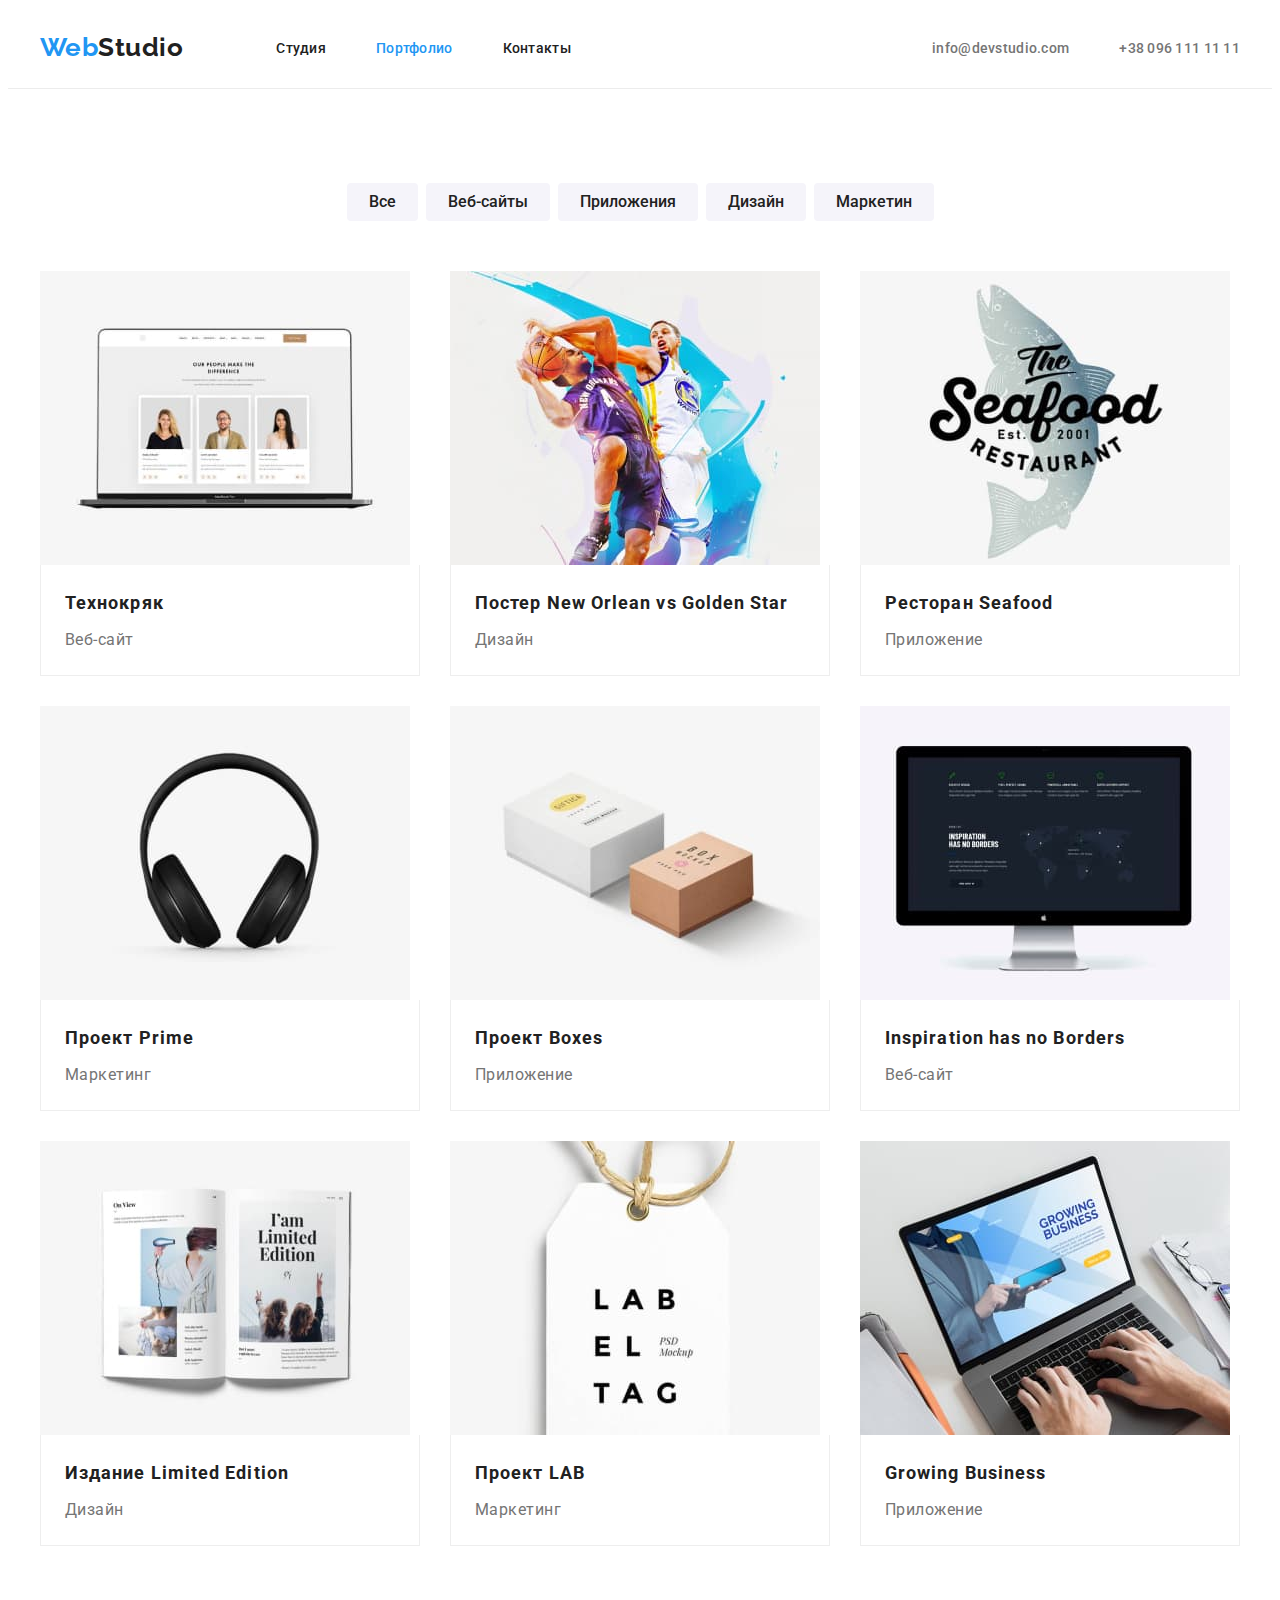
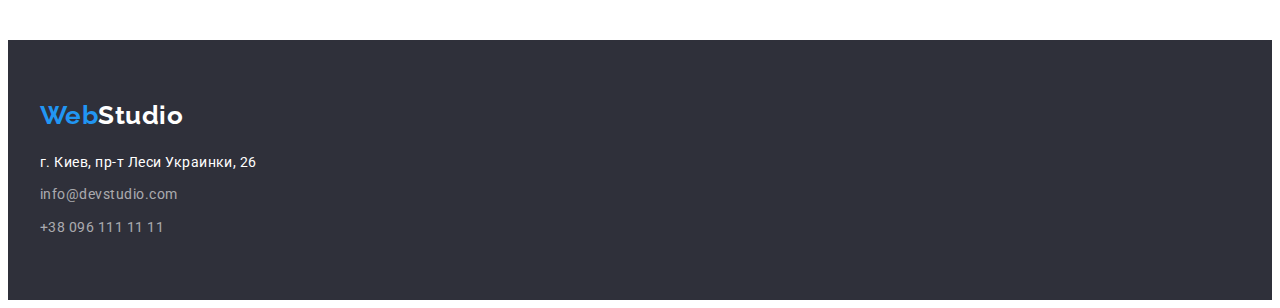
==== portfolio.html @ 5d58bb11 "clone hw-3" ====
<!DOCTYPE html>
<html lang="ru">
  <head>
    <meta charset="UTF-8" />
    <meta http-equiv="X-UA-Compatible" content="IE=edge" />
    <meta name="viewport" content="width=device-width, initial-scale=1.0" />
    <title>Portfolio</title>
    <link rel="preconnect" href="https://fonts.googleapis.com" />
    <link rel="preconnect" href="https://fonts.gstatic.com" crossorigin />
    <link
      href="https://fonts.googleapis.com/css2?family=Raleway:wght@700&family=Roboto:wght@400;500;700;900&display=swap"
      rel="stylesheet"
    />
    <link
      rel="stylesheet"
      href="https://cdnjs.cloudflare.com/ajax/libs/modern-normalize/1.1.0/modern-normalize.min.css"
      integrity="sha512-wpPYUAdjBVSE4KJnH1VR1HeZfpl1ub8YT/NKx4PuQ5NmX2tKuGu6U/JRp5y+Y8XG2tV+wKQpNHVUX03MfMFn9Q=="
      crossorigin="anonymous"
      referrerpolicy="no-referrer"
    />
    <link rel="stylesheet" href="./css/styles.css" />
  </head>
  <body>
    <header class="header">
      <div class="container header-wrap">
        <nav class="nav">
          <a href="./index.html" class="nav-logo logo link" lang="en"
            >Web<span class="logo-header">Studio</span></a
          >
          <ul class="nav-list list">
            <li class="nav-item">
              <a href="./index.html" class="nav-link link">Студия</a>
            </li>
            <li class="nav-item">
              <a href="./portfolio.html" class="nav-link current link"
                >Портфолио</a
              >
            </li>
            <li class="nav-item">
              <a href="" class="nav-link link">Контакты</a>
            </li>
          </ul>
        </nav>
        <ul class="header-list list">
          <li class="header-item">
            <a href="mailto:info@devstudio.com" class="nav-link link"
              >info@devstudio.com</a
            >
          </li>
          <li class="header-item">
            <a href="tel:+380961111111" class="nav-link link"
              >+38 096 111 11 11</a
            >
          </li>
        </ul>
      </div>
    </header>

    <main>
      <!--Секция меню портфолио-->
      <section class="portfolio section">
        <div class="container">
          <h1 class="visually-hidden">Портфолио</h1>
          <ul class="portfolio-list list">
            <li class="portfolio-item">
              <button class="portfolio-btn" type="button">Все</button>
            </li>
            <li class="portfolio-item">
              <button class="portfolio-btn" type="button">Веб-сайты</button>
            </li>
            <li class="portfolio-item">
              <button class="portfolio-btn" type="button">Приложения</button>
            </li>
            <li class="portfolio-item">
              <button class="portfolio-btn" type="button">Дизайн</button>
            </li>
            <li class="portfolio-item">
              <button class="portfolio-btn" type="button">Маркетин</button>
            </li>
          </ul>
          <ul class="gallery-list list">
            <li class="gallery-item">
              <a href="" class="link">
                <img
                  src="images/portfolio/box01.jpg"
                  alt="Открытый ноутбук"
                  width="370"
                  height="294"
                />
                <div class="gallery-item-content">
                  <h2 class="gallery-title">Технокряк</h2>
                  <p class="gallery-desc">Веб-сайт</p>
                </div>
              </a>
            </li>
            <li class="gallery-item">
              <a href="" class="link">
                <img
                  src="images/portfolio/box02.jpg"
                  alt="Мужчины играют в баскетбол"
                  width="370"
                  height="294"
                />
                <div class="gallery-item-content">
                  <h2 class="gallery-title">
                    Постер New Orlean vs Golden Star
                  </h2>
                  <p class="gallery-desc">Дизайн</p>
                </div>
              </a>
            </li>
            <li class="gallery-item">
              <a href="" class="link">
                <img
                  src="images/portfolio/box03.jpg"
                  alt="Эмблема рестора Сифуд"
                  width="370"
                  height="294"
                />
                <div class="gallery-item-content">
                  <h2 class="gallery-title">Ресторан Seafood</h2>
                  <p class="gallery-desc">Приложение</p>
                </div>
              </a>
            </li>
            <li class="gallery-item">
              <a href="" class="link">
                <img
                  src="images/portfolio/box04.jpg"
                  alt="Наушники"
                  width="370"
                  height="294"
                />
                <div class="gallery-item-content">
                  <h2 class="gallery-title">Проект Prime</h2>
                  <p class="gallery-desc">Маркетинг</p>
                </div>
              </a>
            </li>
            <li class="gallery-item">
              <a href="" class="link">
                <img
                  src="images/portfolio/box05.jpg"
                  alt="Белая и коричневая коробки"
                  width="370"
                  height="294"
                />
                <div class="gallery-item-content">
                  <h2 class="gallery-title">Проект Boxes</h2>
                  <p class="gallery-desc">Приложение</p>
                </div>
              </a>
            </li>
            <li class="gallery-item">
              <a href="" class="link">
                <img
                  src="images/portfolio/box06.jpg"
                  alt="Монитор"
                  width="370"
                  height="294"
                />
                <div class="gallery-item-content">
                  <h2 class="gallery-title">Inspiration has no Borders</h2>
                  <p class="gallery-desc">Веб-сайт</p>
                </div>
              </a>
            </li>
            <li class="gallery-item">
              <a href="" class="link">
                <img
                  src="images/portfolio/box07.jpg"
                  alt="Открытый журнал"
                  width="370"
                  height="294"
                />
                <div class="gallery-item-content">
                  <h2 class="gallery-title">Издание Limited Edition</h2>
                  <p class="gallery-desc">Дизайн</p>
                </div>
              </a>
            </li>
            <li class="gallery-item">
              <a href="" class="link">
                <img
                  src="images/portfolio/box08.jpg"
                  alt="Эмблема проекта Лаб"
                  width="370"
                  height="294"
                />
                <div class="gallery-item-content">
                  <h2 class="gallery-title">Проект LAB</h2>
                  <p class="gallery-desc">Маркетинг</p>
                </div>
              </a>
            </li>
            <li class="gallery-item">
              <a href="" class="link">
                <img
                  src="images/portfolio/box09.jpg"
                  alt="Мужчина печатает на ноутбуке"
                  width="370"
                  height="294"
                />
                <div class="gallery-item-content">
                  <h2 class="gallery-title">Growing Business</h2>
                  <p class="gallery-desc">Приложение</p>
                </div>
              </a>
            </li>
          </ul>
        </div>
      </section>
    </main>

    <footer class="footer">
      <div class="container">
        <a href="./index.html" class="footer-logo logo link"
          >Web<span class="logo-footer">Studio</span></a
        >
        <address>
          <ul class="text list">
            <li class="footer-item">
              <a
                href="https://goo.gl/maps/BZQKdsraXfpykEwU6"
                target="_blank"
                class="footer-link link"
                >г. Киев, пр-т Леси Украинки, 26</a
              >
            </li>
            <li class="footer-item">
              <a
                href="mailto:info@devstudio.com"
                class="footer-link-contact link"
                >info@devstudio.com</a
              >
            </li>
            <li class="footer-item">
              <a href="tel:+380961111111" class="footer-link-contact link"
                >+38 096 111 11 11</a
              >
            </li>
          </ul>
        </address>
      </div>
    </footer>
  </body>
</html>
---- css/styles.css ----
:root {
  --backgraund-first-color: #2f303a;
  --background-second-color: #f5f4fa;
  --white-color: #ffffff;
  --fist-text-color: #212121;
  --second-text-color: #757575;
  --accent-color: #2196f3;
}

p,
h1,
h2,
h3,
h4,
h5,
h6 {
  margin: 0;
}

ul {
  margin: 0;
  padding: 0;
}

img {
  display: block;
}

body {
  font-family: "Roboto", sans-serif;
  color: var(--fist-text-color);
  background: var(--white-color);
  letter-spacing: 0.03em;
}
.container {
  width: 1200px;
  padding-left: 15px;
  padding-right: 15px;
  margin-left: auto;
  margin-right: auto;
}
.section {
  padding-top: 94px;
  padding-bottom: 94px;
}
.visually-hidden {
  position: absolute;
  white-space: nowrap;
  width: 1px;
  height: 1px;
  overflow: hidden;
  border: 0;
  padding: 0;
  clip: rect(0 0 0 0);
  clip-path: inset(50%);
  margin: -1px;
}
.list {
  list-style: none;
}
.link {
  text-decoration: none;
}
.text {
  font-weight: 400;
  line-height: 1.71;
  font-size: 14px;
}

/*----HEADER---- */
.header {
  padding-top: 24px;
  padding-bottom: 25px;
  border-bottom: 1px solid #ececec;
}
.header-wrap,
.nav,
.advant-list,
.about-list,
.team-list {
  display: flex;
}
.logo {
  font-family: "Raleway", sans-serif;
  font-weight: 700;
  font-size: 26px;
  line-height: 1.19;
  color: var(--accent-color);
}
.nav-logo {
  margin-right: 93px;
}
.logo-header {
  color: var(--fist-text-color);
}
.nav-link.current,
.nav-link:hover,
.nav-link:focus,
.footer-link:hover,
.footer-link:focus,
.footer-link-contact:hover,
.footer-link-contact:focus {
  color: var(--accent-color);
}
.nav-list {
  color: var(--fist-text-color);
  display: flex;
  align-items: center;
}
.nav-item + .nav-item,
.header-item {
  margin-left: 50px;
}
.nav-link {
  font-weight: 500;
  line-height: 1.15;
  font-size: 14px;
  letter-spacing: 0.02em;
  color: currentColor;
  padding-top: 32px;
  padding-bottom: 32px;
}
.header-list {
  color: var(--second-text-color);
  display: flex;
  margin-left: auto;
  align-items: center;
}

/* ----HERO---- */
.hero {
  background: var(--backgraund-first-color);
  padding-top: 200px;
  padding-bottom: 200px;
}
.hero-title {
  font-weight: 900;
  font-size: 44px;
  line-height: 1.36;
  text-align: center;
  letter-spacing: 0.06em;
  text-transform: uppercase;
  color: var(--white-color);
  max-width: 696px;
  margin-bottom: 30px;
  margin-right: auto;
  margin-left: auto;
}
.hero-btn {
  display: block;
  font-family: inherit;
  font-weight: 700;
  font-size: 16px;
  line-height: 1.88;
  letter-spacing: 0.06em;
  background: var(--accent-color);
  color: var(--white-color);
  cursor: pointer;
  border: none;
  box-shadow: 0px 4px 4px rgba(0, 0, 0, 0.15);
  border-radius: 4px;
  padding: 10px 32px;
  margin: 0 auto;
}

/* ----ADVANT---- */
.advant-item:not(:last-child),
.about-item:not(:last-child),
.team-item:not(:last-child) {
  margin-right: 30px;
}
.advant-item {
  flex-basis: calc((100% - 120px) / 4);
}
.advant-subtitle {
  font-weight: 700;
  line-height: 1.14;
  font-size: 14px;
  text-transform: uppercase;
  color: var(--fist-text-color);
  margin-bottom: 10px;
}
.advant-text {
  color: var(--second-text-color);
}

/* ----ABOUT---- */
.about-section {
  padding-top: 0;
}
.title {
  font-weight: 700;
  font-size: 36px;
  line-height: 1.17;
  text-align: center;
  color: var(--fist-text-color);
  margin-bottom: 50px;
}
.about-item {
  flex-basis: calc((100% - 90px) / 3);
}

/* ----TEAM---- */
.team {
  background-color: var(--background-second-color);
}
.team-item {
  background: var(--white-color);
  flex-basis: calc((100% - 120px) / 4);
  box-shadow: 0px 1px 3px rgba(0, 0, 0, 0.12), 0px 1px 1px rgba(0, 0, 0, 0.14),
    0px 2px 1px rgba(0, 0, 0, 0.2);
  border-radius: 0px 0px 4px 4px;
}
.team-item-content {
  padding-top: 30px;
  padding-bottom: 30px;
}
.team-user {
  font-weight: 500;
  font-size: 16px;
  line-height: 1.19;
  text-align: center;
  color: var(--fist-text-color);
  margin-bottom: 10px;
}
.team-desc {
  font-size: 16px;
  line-height: 1.19;
  text-align: center;
  color: var(--second-text-color);
}
/* ----FOOTER---- */
.footer {
  background-color: var(--backgraund-first-color);
  padding-top: 60px;
  padding-bottom: 60px;
}
.footer-logo {
  display: block;
  margin-bottom: 20px;
}
.logo-footer,
.footer-link {
  color: var(--white-color);
  font-style: normal;
}
.footer-link,
.footer-link-contact {
  font-size: 14px;
  line-height: 1.71;
}
.footer-link-contact {
  font-style: normal;
  color: rgba(255, 255, 255, 0.6);
}
.footer-item:not(:last-child) {
  margin-bottom: 9px;
}
/* ----PORTFOLIO---- */
.portfolio-list {
  display: flex;
  justify-content: center;
  margin-bottom: 50px;
}
.portfolio-item:not(:last-child) {
  margin-right: 8px;
}
.portfolio-btn {
  font-family: inherit;
  font-weight: 500;
  font-size: 16px;
  line-height: 1.62;
  text-align: center;
  color: var(--fist-text-color);
  background-color: var(--background-second-color);
  cursor: pointer;
  border: none;
  border-radius: 4px;
  padding: 6px 22px;
}
.portfolio-btn:hover,
.portfolio-btn:focus {
  background-color: var(--accent-color);
  color: var(--white-color);
  box-shadow: 0px 3px 1px rgba(0, 0, 0, 0.1), 0px 1px 2px rgba(0, 0, 0, 0.08),
    0px 2px 2px rgba(0, 0, 0, 0.12);
  border-radius: 4px;
}
/* ----GALLERY---- */
.gallery-list {
  display: flex;
  flex-wrap: wrap;
  margin-top: -30px;
  margin-right: -30px;
}
.gallery-item {
  margin-top: 30px;
  margin-right: 30px;
  flex-basis: calc((100% - 90px) / 3);
}
.gallery-item-content {
  padding: 20px 24px;
  border: 1px solid #eeeeee;
  border-top: none;
}
.gallery-title {
  font-weight: 700;
  font-size: 18px;
  line-height: 2;
  letter-spacing: 0.06em;
  color: var(--fist-text-color);
  margin-bottom: 4px;
}
.gallery-desc {
  font-size: 16px;
  line-height: 1.87;
  color: var(--second-text-color);
}
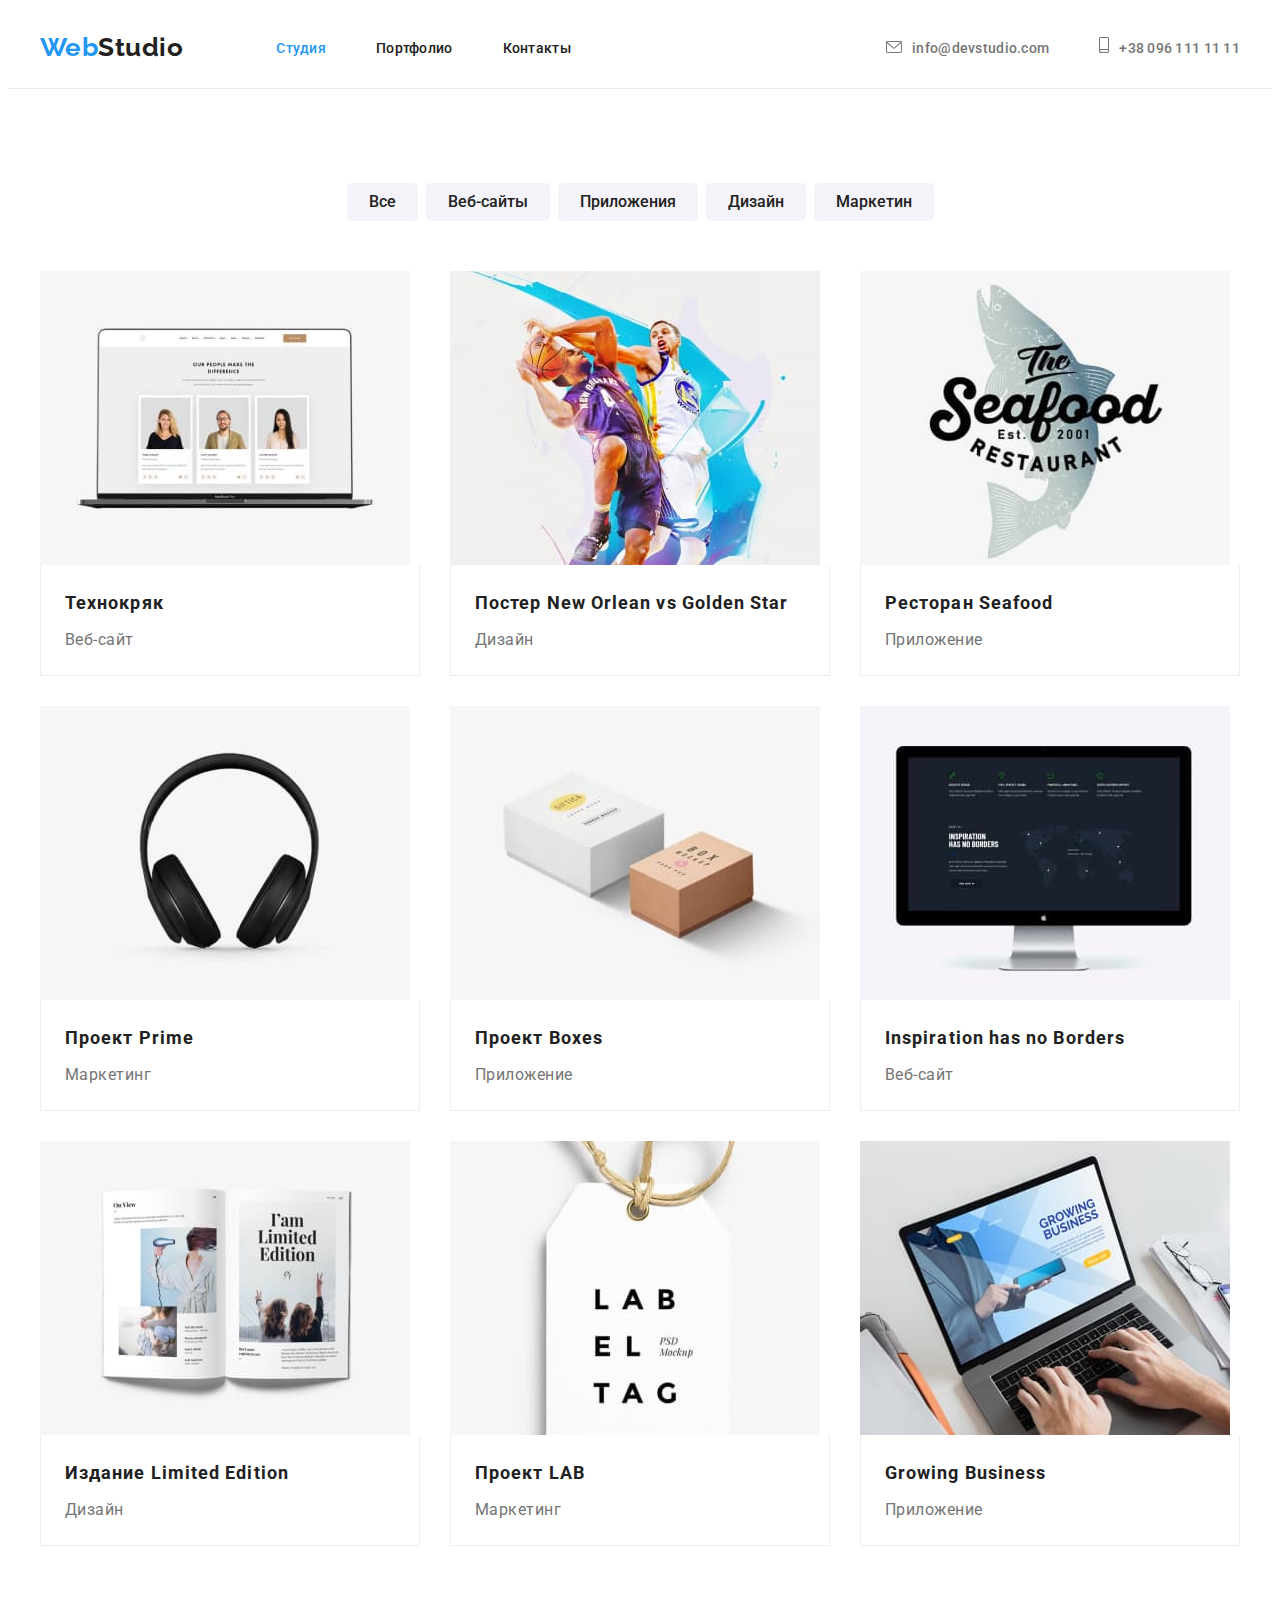
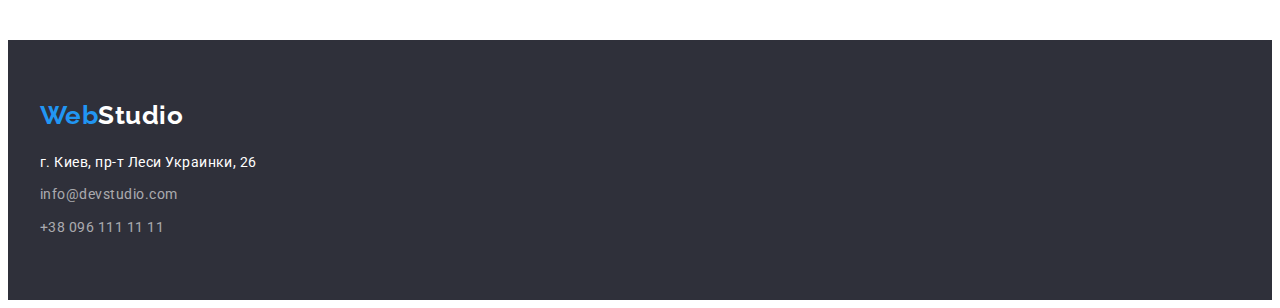
==== commit d247b7b4: "upd: header portfolio" ====
--- a/portfolio.html
+++ b/portfolio.html
@@ -24,17 +24,13 @@
     <header class="header">
       <div class="container header-wrap">
         <nav class="nav">
-          <a href="./index.html" class="nav-logo logo link" lang="en"
-            >Web<span class="logo-header">Studio</span></a
-          >
+          <a href="./index.html" class="nav-logo logo link" lang="en">Web<span class="logo-header">Studio</span></a>
           <ul class="nav-list list">
             <li class="nav-item">
-              <a href="./index.html" class="nav-link link">Студия</a>
+              <a href="./index.html" class="nav-link current link">Студия</a>
             </li>
             <li class="nav-item">
-              <a href="./portfolio.html" class="nav-link current link"
-                >Портфолио</a
-              >
+              <a href="./portfolio.html" class="nav-link link">Портфолио</a>
             </li>
             <li class="nav-item">
               <a href="" class="nav-link link">Контакты</a>
@@ -43,14 +39,16 @@
         </nav>
         <ul class="header-list list">
           <li class="header-item">
-            <a href="mailto:info@devstudio.com" class="nav-link link"
-              >info@devstudio.com</a
-            >
+            <a href="mailto:info@devstudio.com" class="nav-link link">
+              <svg class="icon-header-contact" width="16" height="12">
+                <use href="./images/symbol-defs.svg#icon-envelope"></use>
+              </svg>info@devstudio.com</a>
           </li>
           <li class="header-item">
-            <a href="tel:+380961111111" class="nav-link link"
-              >+38 096 111 11 11</a
-            >
+            <a href="tel:+380961111111" class="nav-link link">
+              <svg class="icon-header-contact" width="10" height="16">
+                <use href="./images/symbol-defs.svg#icon-smartphone"></use>
+              </svg>+38 096 111 11 11</a>
           </li>
         </ul>
       </div>
--- a/css/styles.css
+++ b/css/styles.css
@@ -107,9 +107,11 @@
   display: flex;
   align-items: center;
 }
-.nav-item + .nav-item,
-.header-item {
+.nav-item + .nav-item {
   margin-left: 50px;
+}
+.header-item:not(:last-child) {
+  margin-right: 50px;
 }
 .nav-link {
   font-weight: 500;
@@ -120,6 +122,10 @@
   padding-top: 32px;
   padding-bottom: 32px;
 }
+.icon-header-contact {
+  margin-right: 10px;
+  fill: currentColor;
+}
 .header-list {
   color: var(--second-text-color);
   display: flex;
@@ -129,9 +135,20 @@
 
 /* ----HERO---- */
 .hero {
-  background: var(--backgraund-first-color);
+  max-width: 1600px;
+  min-height: 600px;
   padding-top: 200px;
   padding-bottom: 200px;
+  background: var(--backgraund-first-color);
+  background-image: linear-gradient(
+      to right,
+      rgba(47, 48, 58, 0.4),
+      rgba(47, 48, 58, 0.4)
+    ),
+    url(../images/headerimg.jpg);
+  background-repeat: no-repeat;
+  background-position: center;
+  background-size: cover;
 }
 .hero-title {
   font-weight: 900;
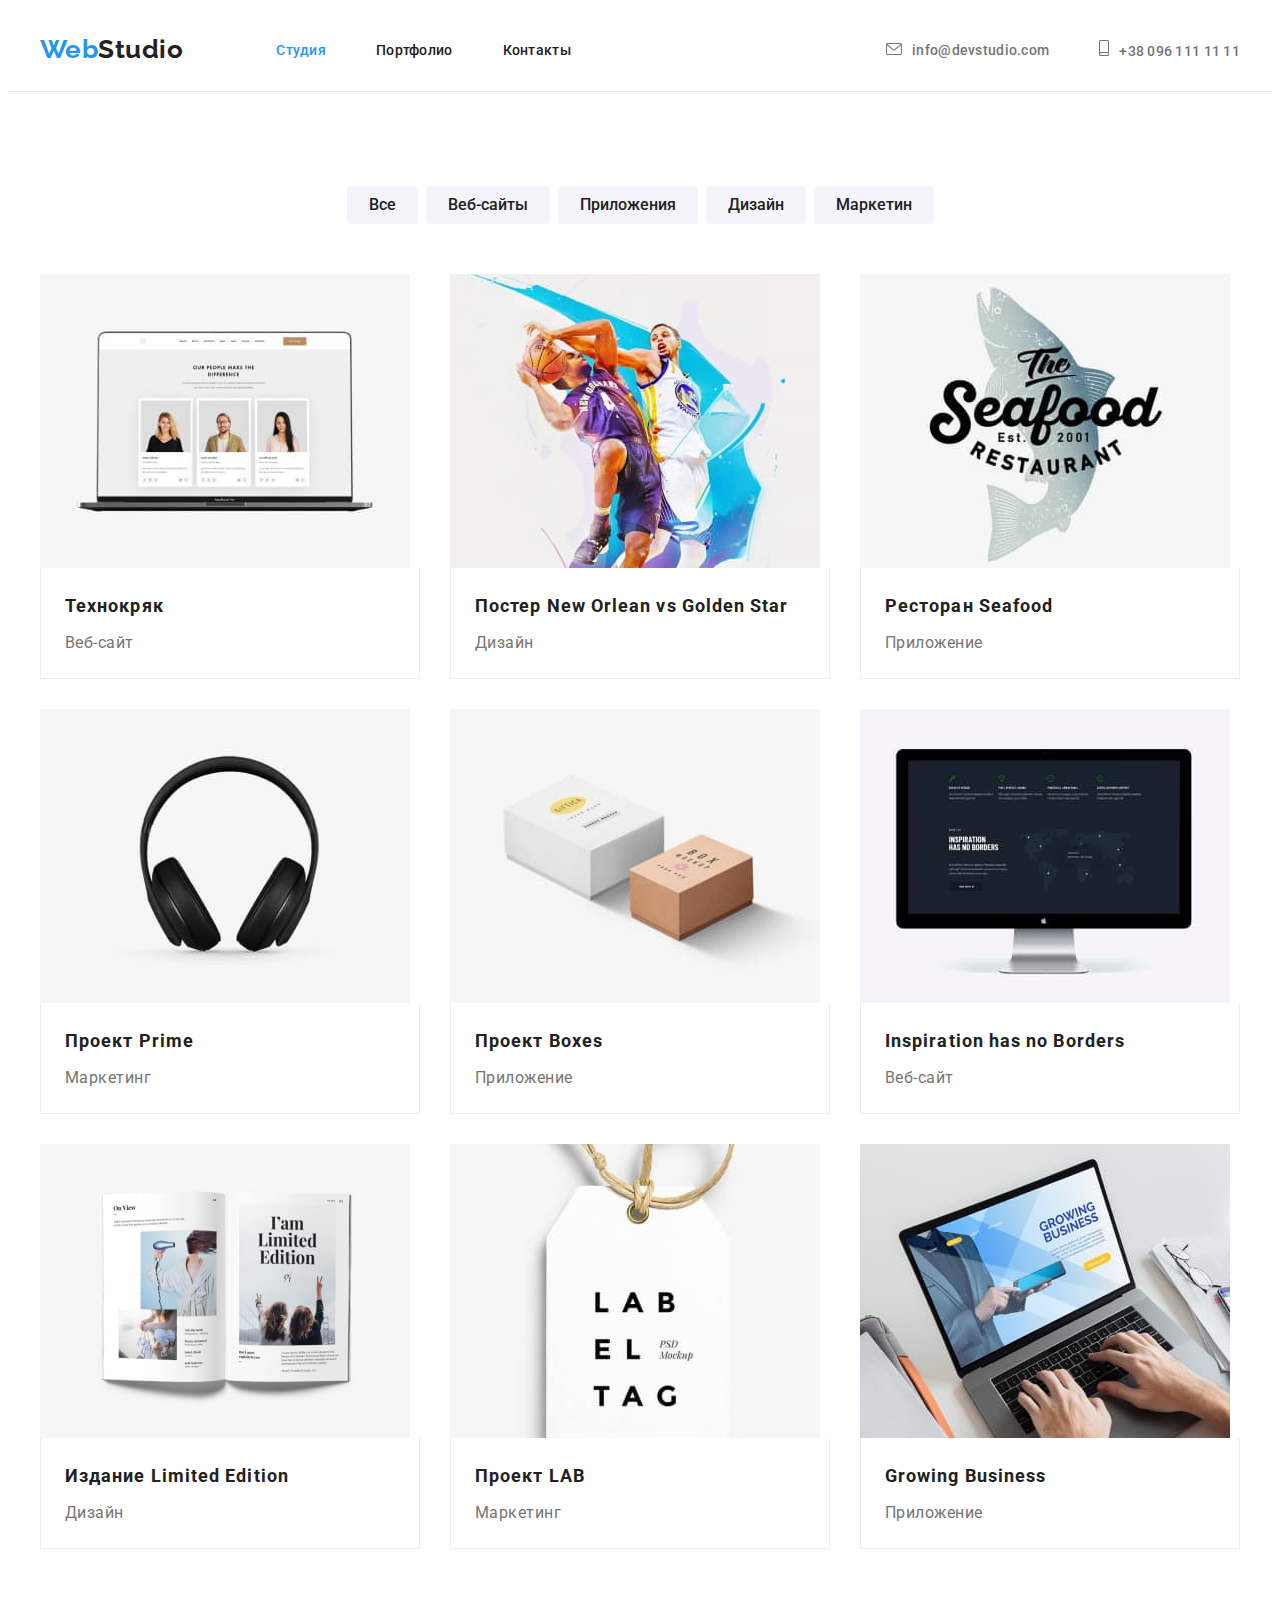
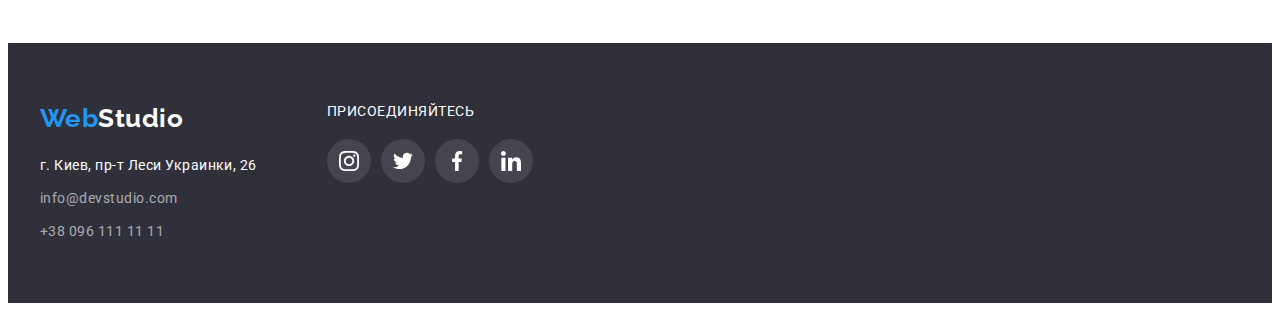
==== commit 8ba1e086: "upd footer" ====
--- a/portfolio.html
+++ b/portfolio.html
@@ -41,13 +41,13 @@
           <li class="header-item">
             <a href="mailto:info@devstudio.com" class="nav-link link">
               <svg class="icon-header-contact" width="16" height="12">
-                <use href="./images/symbol-defs.svg#icon-envelope"></use>
+                <use href="./images/icons.svg#icon-envelope"></use>
               </svg>info@devstudio.com</a>
           </li>
           <li class="header-item">
             <a href="tel:+380961111111" class="nav-link link">
               <svg class="icon-header-contact" width="10" height="16">
-                <use href="./images/symbol-defs.svg#icon-smartphone"></use>
+                <use href="./images/icons.svg#icon-smartphone"></use>
               </svg>+38 096 111 11 11</a>
           </li>
         </ul>
@@ -78,7 +78,7 @@
           </ul>
           <ul class="gallery-list list">
             <li class="gallery-item">
-              <a href="" class="link">
+              <a href="" class="gallery-link link">
                 <img
                   src="images/portfolio/box01.jpg"
                   alt="Открытый ноутбук"
@@ -92,7 +92,7 @@
               </a>
             </li>
             <li class="gallery-item">
-              <a href="" class="link">
+              <a href="" class="gallery-link link">
                 <img
                   src="images/portfolio/box02.jpg"
                   alt="Мужчины играют в баскетбол"
@@ -108,7 +108,7 @@
               </a>
             </li>
             <li class="gallery-item">
-              <a href="" class="link">
+              <a href="" class="gallery-link link">
                 <img
                   src="images/portfolio/box03.jpg"
                   alt="Эмблема рестора Сифуд"
@@ -122,7 +122,7 @@
               </a>
             </li>
             <li class="gallery-item">
-              <a href="" class="link">
+              <a href="" class="gallery-link link">
                 <img
                   src="images/portfolio/box04.jpg"
                   alt="Наушники"
@@ -136,7 +136,7 @@
               </a>
             </li>
             <li class="gallery-item">
-              <a href="" class="link">
+              <a href="" class="gallery-link link">
                 <img
                   src="images/portfolio/box05.jpg"
                   alt="Белая и коричневая коробки"
@@ -150,7 +150,7 @@
               </a>
             </li>
             <li class="gallery-item">
-              <a href="" class="link">
+              <a href="" class="gallery-link link">
                 <img
                   src="images/portfolio/box06.jpg"
                   alt="Монитор"
@@ -164,7 +164,7 @@
               </a>
             </li>
             <li class="gallery-item">
-              <a href="" class="link">
+              <a href="" class="gallery-link link">
                 <img
                   src="images/portfolio/box07.jpg"
                   alt="Открытый журнал"
@@ -178,7 +178,7 @@
               </a>
             </li>
             <li class="gallery-item">
-              <a href="" class="link">
+              <a href="" class="gallery-link link">
                 <img
                   src="images/portfolio/box08.jpg"
                   alt="Эмблема проекта Лаб"
@@ -192,7 +192,7 @@
               </a>
             </li>
             <li class="gallery-item">
-              <a href="" class="link">
+              <a href="" class="gallery-link link">
                 <img
                   src="images/portfolio/box09.jpg"
                   alt="Мужчина печатает на ноутбуке"
@@ -211,35 +211,59 @@
     </main>
 
     <footer class="footer">
-      <div class="container">
-        <a href="./index.html" class="footer-logo logo link"
-          >Web<span class="logo-footer">Studio</span></a
-        >
-        <address>
-          <ul class="text list">
-            <li class="footer-item">
-              <a
-                href="https://goo.gl/maps/BZQKdsraXfpykEwU6"
-                target="_blank"
-                class="footer-link link"
-                >г. Киев, пр-т Леси Украинки, 26</a
-              >
-            </li>
-            <li class="footer-item">
-              <a
-                href="mailto:info@devstudio.com"
-                class="footer-link-contact link"
-                >info@devstudio.com</a
-              >
-            </li>
-            <li class="footer-item">
-              <a href="tel:+380961111111" class="footer-link-contact link"
-                >+38 096 111 11 11</a
-              >
-            </li>
-          </ul>
-        </address>
+      <div class="footer-wrap container">
+        <div class="footer-contacts">
+          <a href="./index.html" class="footer-logo logo link">Web<span class="logo-footer">Studio</span></a>
+          <address>
+            <ul class="text list">
+              <li class="footer-item">
+                <a href="https://goo.gl/maps/BZQKdsraXfpykEwU6" target="_blank" class="footer-link link">г. Киев, пр-т Леси
+                  Украинки, 26</a>
+              </li>
+              <li class="footer-item">
+                <a href="mailto:info@devstudio.com" class="footer-link-contact link">info@devstudio.com</a>
+              </li>
+              <li class="footer-item">
+                <a href="tel:+380961111111" class="footer-link-contact link">+38 096 111 11 11</a>
+              </li>
+            </ul>
+          </address>
+        </div>
+        <div class="footer-soc">
+          <p class="footer-title-soc">Присоединяйтесь</p>
+          <ul class="footer-list-soc list">
+            <li class="footer-item-soc">
+              <a class="footer-link-icon">
+                <svg class="footer-icon">
+                  <use href="./images/icons.svg#icon-instagram"></use>
+                </svg>
+              </a>
+            </li>
+            <li class="footer-item-soc">
+              <a class="footer-link-icon">
+                <svg class="footer-icon">
+                  <use href="./images/icons.svg#icon-twitter"></use>
+                </svg>
+              </a>
+            </li>
+            <li class="footer-item-soc">
+              <a class="footer-link-icon">
+                <svg class="footer-icon">
+                  <use href="./images/icons.svg#icon-facebook"></use>
+                </svg>
+              </a>
+            </li>
+            <li class="footer-item-soc">
+              <a class="footer-link-icon">
+                <svg class="footer-icon">
+                  <use href="./images/icons.svg#icon-linkedin"></use>
+                </svg>
+              </a>
+            </li>
+          </ul>
+        </div>
       </div>
     </footer>
-  </body>
-</html>
+    </body>
+    
+    </html>--- a/css/styles.css
+++ b/css/styles.css
@@ -5,6 +5,7 @@
   --fist-text-color: #212121;
   --second-text-color: #757575;
   --accent-color: #2196f3;
+  --soc-link-color: #afb1b8;
 }
 
 p,
@@ -69,8 +70,8 @@
 
 /*----HEADER---- */
 .header {
-  padding-top: 24px;
-  padding-bottom: 25px;
+  /* padding-top: 24px;
+  padding-bottom: 25px; */
   border-bottom: 1px solid #ececec;
 }
 .header-wrap,
@@ -86,6 +87,9 @@
   font-size: 26px;
   line-height: 1.19;
   color: var(--accent-color);
+}
+.nav {
+  align-items: center;
 }
 .nav-logo {
   margin-right: 93px;
@@ -114,6 +118,7 @@
   margin-right: 50px;
 }
 .nav-link {
+  display: block;
   font-weight: 500;
   line-height: 1.15;
   font-size: 14px;
@@ -189,6 +194,19 @@
 .advant-item {
   flex-basis: calc((100% - 120px) / 4);
 }
+.advant-icon-thumb {
+  display: flex;
+  width: 270px;
+  height: 120px;
+  justify-content: center;
+  align-items: center;
+  background-color: var(--background-second-color);
+  margin-bottom: 30px;
+}
+.advant-icon {
+  width: 70px;
+  height: 70px;
+}
 .advant-subtitle {
   font-weight: 700;
   line-height: 1.14;
@@ -229,8 +247,7 @@
   border-radius: 0px 0px 4px 4px;
 }
 .team-item-content {
-  padding-top: 30px;
-  padding-bottom: 30px;
+  padding: 30px 32px;
 }
 .team-user {
   font-weight: 500;
@@ -245,6 +262,68 @@
   line-height: 1.19;
   text-align: center;
   color: var(--second-text-color);
+  margin-bottom: 16px;
+}
+.team-list-soc {
+  display: flex;
+}
+.team-item-icon {
+  width: 44px;
+  height: 44px;
+}
+.team-item-icon + .team-item-icon {
+  margin-left: 10px;
+}
+.team-link-icon {
+  display: flex;
+  justify-content: center;
+  align-items: center;
+  width: 100%;
+  height: 100%;
+  border-radius: 50%;
+  color: var(--soc-link-color);
+}
+.team-link-icon:hover,
+.team-link-icon:focus {
+  color: var(--white-color);
+  background-color: var(--accent-color);
+}
+.team-icon {
+  width: 20px;
+  height: 20px;
+  fill: currentColor;
+}
+/* ----CLIENTS---- */
+.clients-list {
+  display: flex;
+}
+.clients-item {
+  display: flex;
+  width: 170px;
+  height: 92px;
+}
+.clients-item + .clients-item {
+  margin-left: 30px;
+}
+.clients-link-icon {
+  display: flex;
+  justify-content: center;
+  align-items: center;
+  width: 100%;
+  height: 100%;
+  border: 1px solid var(--soc-link-color);
+  border-radius: 4px;
+  color: var(--soc-link-color);
+}
+.clients-icon {
+  width: 106px;
+  height: 60px;
+  fill: currentColor;
+}
+.clients-link-icon:hover,
+.clients-link-icon:focus {
+  color: var(--accent-color);
+  border-color: var(--accent-color);
 }
 /* ----FOOTER---- */
 .footer {
@@ -252,6 +331,12 @@
   padding-top: 60px;
   padding-bottom: 60px;
 }
+.footer-wrap {
+  display: flex;
+}
+.footer-contacts {
+  margin-right: 70px;
+}
 .footer-logo {
   display: block;
   margin-bottom: 20px;
@@ -273,6 +358,44 @@
 .footer-item:not(:last-child) {
   margin-bottom: 9px;
 }
+.footer-title-soc {
+  font-weight: 700px;
+  font-size: 14px;
+  line-height: calc(16 / 14);
+  text-transform: uppercase;
+  color: var(--white-color);
+  margin-bottom: 20px;
+}
+.footer-list-soc {
+  display: flex;
+}
+.footer-item-soc {
+  width: 44px;
+  height: 44px;
+}
+.footer-item-soc + .footer-item-soc {
+  margin-left: 10px;
+}
+.footer-link-icon {
+  display: flex;
+  justify-content: center;
+  align-items: center;
+  width: 100%;
+  height: 100%;
+  border-radius: 50%;
+  background: rgba(255, 255, 255, 0.1);
+  color: var(--white-color);
+}
+.footer-link-icon:hover,
+.footer-link-icon:focus {
+  background-color: var(--accent-color);
+}
+.footer-icon {
+  width: 20px;
+  height: 20px;
+  fill: currentColor;
+}
+
 /* ----PORTFOLIO---- */
 .portfolio-list {
   display: flex;
@@ -315,6 +438,14 @@
   margin-right: 30px;
   flex-basis: calc((100% - 90px) / 3);
 }
+.gallery-link {
+  display: block;
+}
+.gallery-link:hover,
+.gallery-link:focus {
+  box-shadow: 0px 1px 1px rgba(0, 0, 0, 0.12), 0px 4px 4px rgba(0, 0, 0, 0.06),
+    1px 4px 6px rgba(0, 0, 0, 0.16);
+}
 .gallery-item-content {
   padding: 20px 24px;
   border: 1px solid #eeeeee;
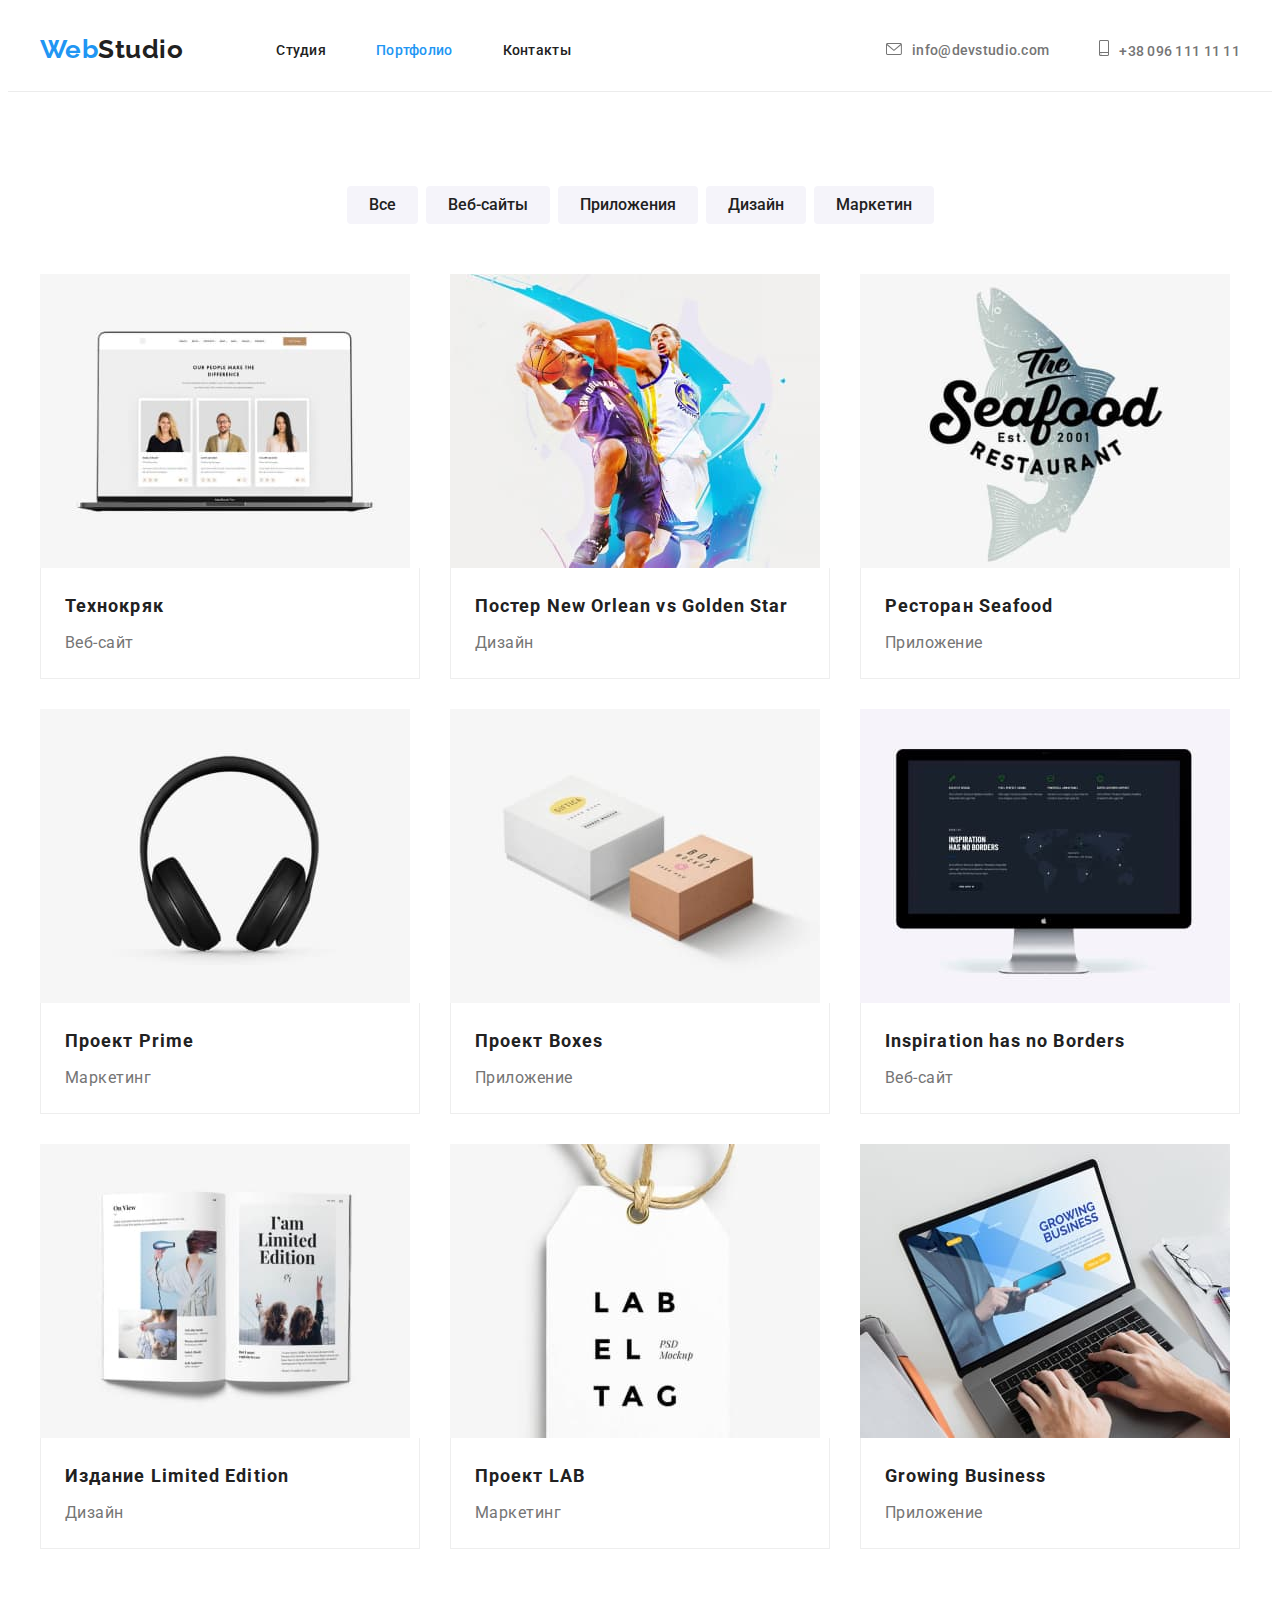
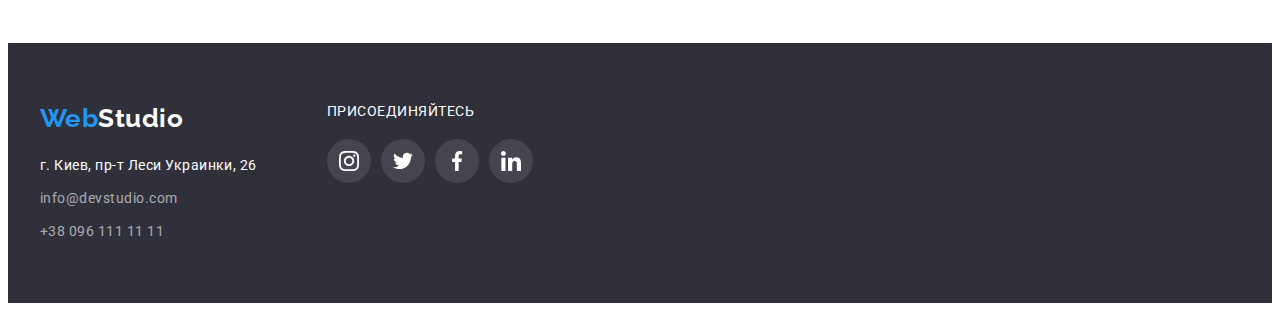
==== commit 49951b9a: "upd header" ====
--- a/portfolio.html
+++ b/portfolio.html
@@ -24,13 +24,15 @@
     <header class="header">
       <div class="container header-wrap">
         <nav class="nav">
-          <a href="./index.html" class="nav-logo logo link" lang="en">Web<span class="logo-header">Studio</span></a>
+          <a href="./index.html" class="nav-logo logo link" lang="en"
+            >Web<span class="logo-header">Studio</span></a
+          >
           <ul class="nav-list list">
             <li class="nav-item">
-              <a href="./index.html" class="nav-link current link">Студия</a>
+              <a href="./index.html" class="nav-link link">Студия</a>
             </li>
             <li class="nav-item">
-              <a href="./portfolio.html" class="nav-link link">Портфолио</a>
+              <a href="./portfolio.html" class="nav-link current link">Портфолио</a>
             </li>
             <li class="nav-item">
               <a href="" class="nav-link link">Контакты</a>
@@ -41,14 +43,16 @@
           <li class="header-item">
             <a href="mailto:info@devstudio.com" class="nav-link link">
               <svg class="icon-header-contact" width="16" height="12">
-                <use href="./images/icons.svg#icon-envelope"></use>
-              </svg>info@devstudio.com</a>
+                <use href="./images/icons.svg#icon-envelope"></use></svg
+              >info@devstudio.com</a
+            >
           </li>
           <li class="header-item">
             <a href="tel:+380961111111" class="nav-link link">
               <svg class="icon-header-contact" width="10" height="16">
-                <use href="./images/icons.svg#icon-smartphone"></use>
-              </svg>+38 096 111 11 11</a>
+                <use href="./images/icons.svg#icon-smartphone"></use></svg
+              >+38 096 111 11 11</a
+            >
           </li>
         </ul>
       </div>
@@ -213,18 +217,30 @@
     <footer class="footer">
       <div class="footer-wrap container">
         <div class="footer-contacts">
-          <a href="./index.html" class="footer-logo logo link">Web<span class="logo-footer">Studio</span></a>
+          <a href="./index.html" class="footer-logo logo link"
+            >Web<span class="logo-footer">Studio</span></a
+          >
           <address>
             <ul class="text list">
               <li class="footer-item">
-                <a href="https://goo.gl/maps/BZQKdsraXfpykEwU6" target="_blank" class="footer-link link">г. Киев, пр-т Леси
-                  Украинки, 26</a>
+                <a
+                  href="https://goo.gl/maps/BZQKdsraXfpykEwU6"
+                  target="_blank"
+                  class="footer-link link"
+                  >г. Киев, пр-т Леси Украинки, 26</a
+                >
               </li>
               <li class="footer-item">
-                <a href="mailto:info@devstudio.com" class="footer-link-contact link">info@devstudio.com</a>
+                <a
+                  href="mailto:info@devstudio.com"
+                  class="footer-link-contact link"
+                  >info@devstudio.com</a
+                >
               </li>
               <li class="footer-item">
-                <a href="tel:+380961111111" class="footer-link-contact link">+38 096 111 11 11</a>
+                <a href="tel:+380961111111" class="footer-link-contact link"
+                  >+38 096 111 11 11</a
+                >
               </li>
             </ul>
           </address>
@@ -264,6 +280,5 @@
         </div>
       </div>
     </footer>
-    </body>
-    
-    </html>+  </body>
+</html>
